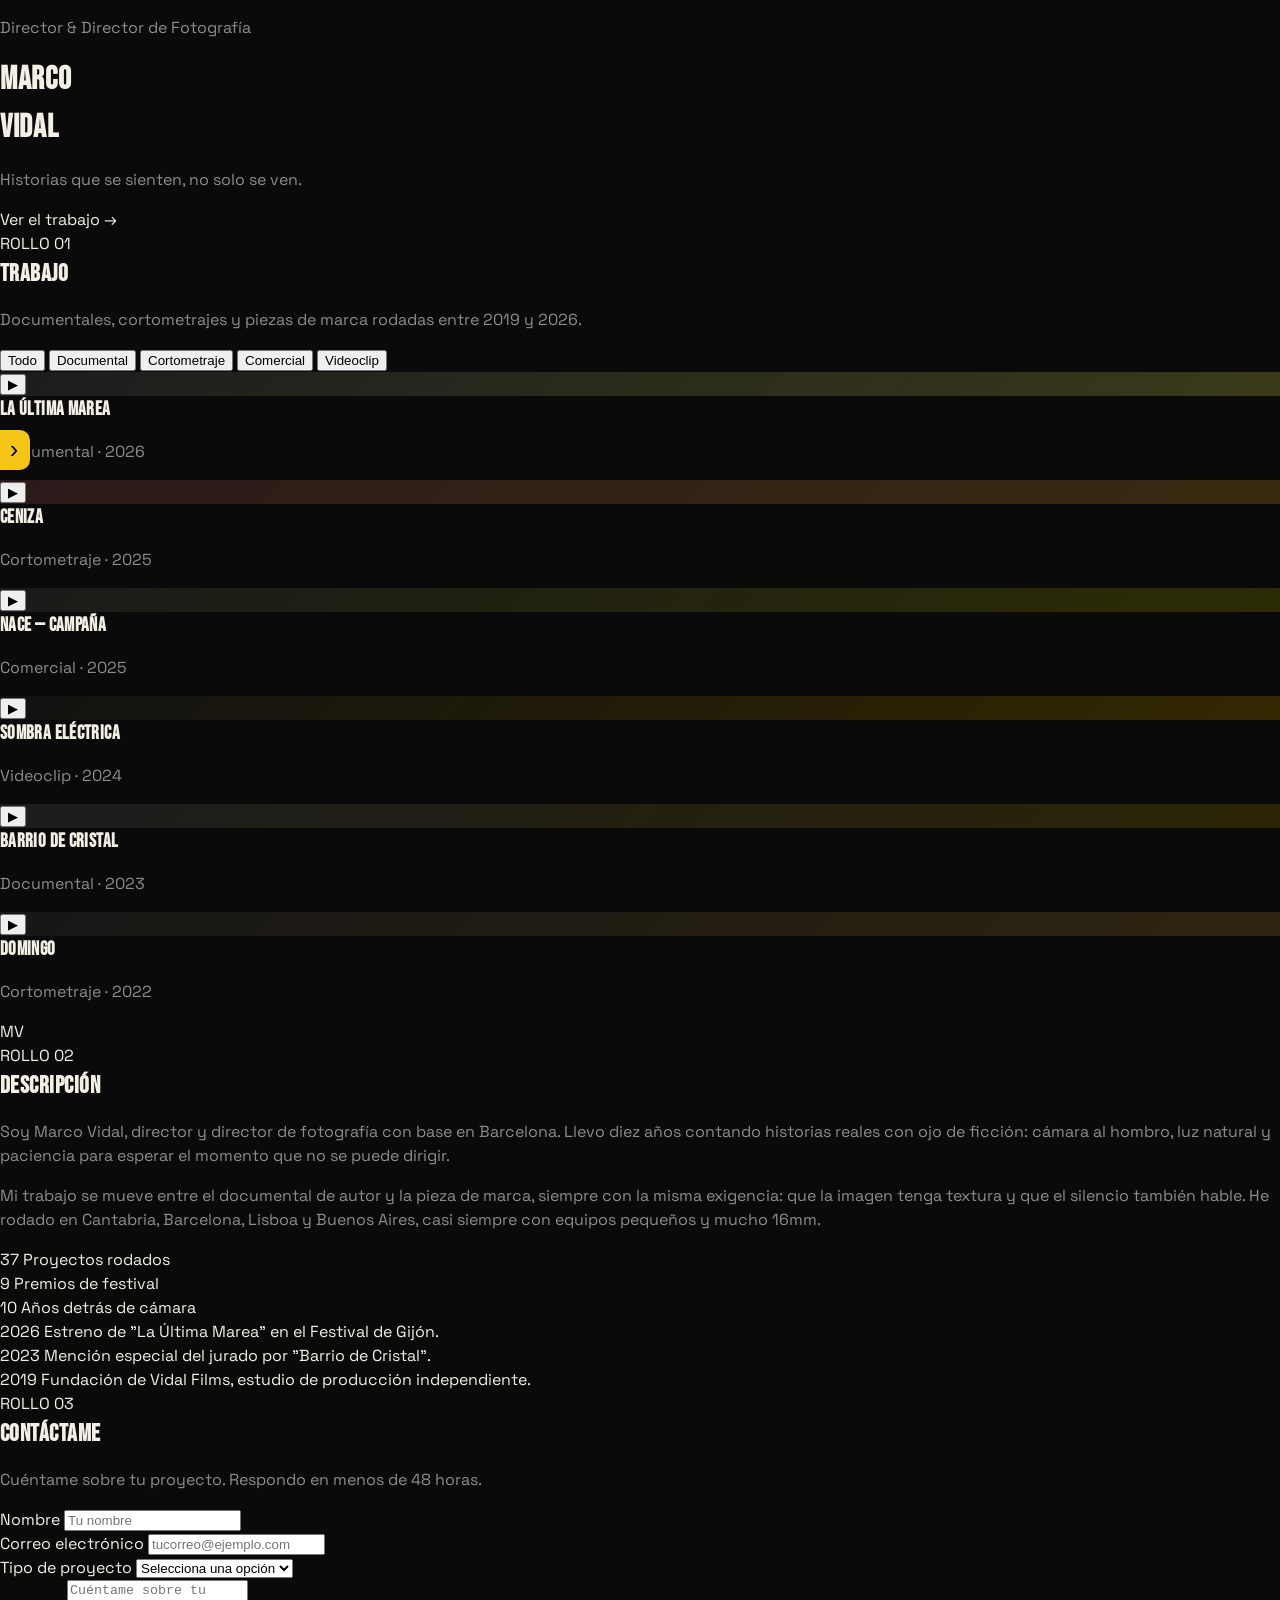
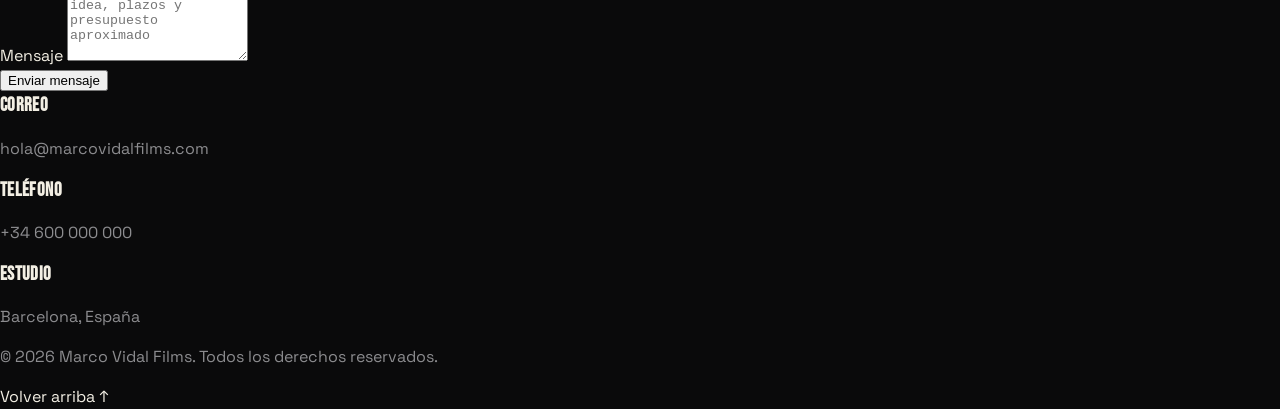
==== index2.html @ 07ca2a34 "version 02_07_2026" ====
<!doctype html>
<html lang="es">
  <head>
    <meta charset="UTF-8" />
    <meta name="viewport" content="width=device-width, initial-scale=1.0" />
    <title>Marco Vidal — Filmmaker</title>
    <link rel="preconnect" href="https://fonts.googleapis.com" />
    <link
      href="https://fonts.googleapis.com/css2?family=Bebas+Neue&family=Space+Grotesk:wght@400;500;600;700&display=swap"
      rel="stylesheet"
    />
    <link rel="stylesheet" href="styles.css" />
  </head>
  <body>
    <!-- Botón menú (flecha lateral) -->
    <button
      id="menuBtn"
      class="menu-btn"
      aria-label="Abrir menú"
      aria-expanded="false"
    >
      <span class="menu-arrow">&#8250;</span>
    </button>

    <div id="overlay" class="overlay"></div>

    <!-- Menú lateral -->
    <nav id="sidebar" class="sidebar">
      <div class="sidebar-header">
        <span class="sidebar-logo">M<span class="dot">.</span>V</span>
        <button id="closeBtn" class="close-btn" aria-label="Cerrar menú">
          &times;
        </button>
      </div>
      <div class="sprocket-row">
        <span></span><span></span><span></span><span></span><span></span
        ><span></span>
      </div>
      <ul class="sidebar-links">
        <li><a href="#trabajo" class="nav-link" data-index="01">Trabajo</a></li>
        <li>
          <a href="#descripcion" class="nav-link" data-index="02"
            >Descripción</a
          >
        </li>
        <li>
          <a href="#contacto" class="nav-link" data-index="03">Contáctame</a>
        </li>
      </ul>
      <div class="sidebar-footer">
        <p>Basado en Barcelona<br />Disponible en todo el mundo</p>
        <div class="sidebar-social">
          <a href="#">Instagram</a>
          <a href="#">Vimeo</a>
          <a href="#">IMDb</a>
        </div>
      </div>
    </nav>

    <!-- Contenido principal -->
    <main id="top">
      <!-- HERO -->
      <header class="hero">
        <div class="film-strip film-strip--top">
          <span></span><span></span><span></span><span></span><span></span
          ><span></span><span></span><span></span><span></span><span></span
          ><span></span><span></span>
        </div>
        <div class="hero-content">
          <p class="eyebrow">Director &amp; Director de Fotografía</p>
          <h1 class="hero-title">
            MARCO<br /><span class="outline">VIDAL</span>
          </h1>
          <p class="hero-tagline">Historias que se sienten, no solo se ven.</p>
          <a href="#trabajo" class="btn-primary nav-link">Ver el trabajo →</a>
        </div>
        <div class="film-strip film-strip--bottom">
          <span></span><span></span><span></span><span></span><span></span
          ><span></span><span></span><span></span><span></span><span></span
          ><span></span><span></span>
        </div>
      </header>

      <!-- SECCIÓN 1: TRABAJO / VIDEOS -->
      <section id="trabajo" class="section section--work">
        <div class="section-heading">
          <span class="reel-tag">ROLLO 01</span>
          <h2>Trabajo</h2>
          <p class="section-sub">
            Documentales, cortometrajes y piezas de marca rodadas entre 2019 y
            2026.
          </p>
        </div>

        <div class="filters">
          <button class="filter-btn active" data-filter="all">Todo</button>
          <button class="filter-btn" data-filter="documental">
            Documental
          </button>
          <button class="filter-btn" data-filter="corto">Cortometraje</button>
          <button class="filter-btn" data-filter="comercial">Comercial</button>
          <button class="filter-btn" data-filter="videoclip">Videoclip</button>
        </div>

        <div class="video-grid">
          <article
            class="video-card"
            data-category="documental"
            data-title="La Última Marea"
            data-year="2026"
            data-desc="Un retrato de los últimos pescadores artesanales de la costa cantábrica."
          >
            <div
              class="video-thumb"
              style="background: linear-gradient(135deg, #1c1c1e, #3a3a1a)"
            >
              <button class="play-btn" aria-label="Reproducir tráiler">
                ▶
              </button>
            </div>
            <div class="video-info">
              <h3>La Última Marea</h3>
              <p>Documental · 2026</p>
            </div>
          </article>

          <article
            class="video-card"
            data-category="corto"
            data-title="Ceniza"
            data-year="2025"
            data-desc="Cortometraje de ficción sobre la memoria y el fuego. Selección Oficial, Festival de Málaga."
          >
            <div
              class="video-thumb"
              style="background: linear-gradient(135deg, #2a1a1a, #3a2a10)"
            >
              <button class="play-btn" aria-label="Reproducir tráiler">
                ▶
              </button>
            </div>
            <div class="video-info">
              <h3>Ceniza</h3>
              <p>Cortometraje · 2025</p>
            </div>
          </article>

          <article
            class="video-card"
            data-category="comercial"
            data-title="Nace — Campaña"
            data-year="2025"
            data-desc="Campaña de lanzamiento para la marca de moda sostenible Nace."
          >
            <div
              class="video-thumb"
              style="background: linear-gradient(135deg, #1a1a1a, #2c2c05)"
            >
              <button class="play-btn" aria-label="Reproducir tráiler">
                ▶
              </button>
            </div>
            <div class="video-info">
              <h3>Nace — Campaña</h3>
              <p>Comercial · 2025</p>
            </div>
          </article>

          <article
            class="video-card"
            data-category="videoclip"
            data-title="Sombra Eléctrica"
            data-year="2024"
            data-desc="Videoclip para la banda Sombra Eléctrica, rodado en 16mm."
          >
            <div
              class="video-thumb"
              style="background: linear-gradient(135deg, #111, #332800)"
            >
              <button class="play-btn" aria-label="Reproducir tráiler">
                ▶
              </button>
            </div>
            <div class="video-info">
              <h3>Sombra Eléctrica</h3>
              <p>Videoclip · 2024</p>
            </div>
          </article>

          <article
            class="video-card"
            data-category="documental"
            data-title="Barrio de Cristal"
            data-year="2023"
            data-desc="Serie documental corta sobre los talleres de vidrio soplado de Barcelona."
          >
            <div
              class="video-thumb"
              style="background: linear-gradient(135deg, #1c1c1e, #2b2405)"
            >
              <button class="play-btn" aria-label="Reproducir tráiler">
                ▶
              </button>
            </div>
            <div class="video-info">
              <h3>Barrio de Cristal</h3>
              <p>Documental · 2023</p>
            </div>
          </article>

          <article
            class="video-card"
            data-category="corto"
            data-title="Domingo"
            data-year="2022"
            data-desc="Cortometraje sobre tres generaciones alrededor de una misma mesa."
          >
            <div
              class="video-thumb"
              style="background: linear-gradient(135deg, #161616, #2e2410)"
            >
              <button class="play-btn" aria-label="Reproducir tráiler">
                ▶
              </button>
            </div>
            <div class="video-info">
              <h3>Domingo</h3>
              <p>Cortometraje · 2022</p>
            </div>
          </article>
        </div>
      </section>

      <!-- SECCIÓN 2: DESCRIPCIÓN -->
      <section id="descripcion" class="section section--about">
        <div class="about-grid">
          <div class="about-portrait">
            <div class="portrait-frame">
              <div class="portrait-placeholder">MV</div>
            </div>
            <div class="sprocket-row sprocket-row--vertical">
              <span></span><span></span><span></span><span></span><span></span>
            </div>
          </div>

          <div class="about-text">
            <span class="reel-tag">ROLLO 02</span>
            <h2>Descripción</h2>
            <p class="about-lead">
              Soy Marco Vidal, director y director de fotografía con base en
              Barcelona. Llevo diez años contando historias reales con ojo de
              ficción: cámara al hombro, luz natural y paciencia para esperar el
              momento que no se puede dirigir.
            </p>
            <p>
              Mi trabajo se mueve entre el documental de autor y la pieza de
              marca, siempre con la misma exigencia: que la imagen tenga textura
              y que el silencio también hable. He rodado en Cantabria,
              Barcelona, Lisboa y Buenos Aires, casi siempre con equipos
              pequeños y mucho 16mm.
            </p>

            <div class="stats-row">
              <div class="stat">
                <span class="stat-num">37</span>
                <span class="stat-label">Proyectos rodados</span>
              </div>
              <div class="stat">
                <span class="stat-num">9</span>
                <span class="stat-label">Premios de festival</span>
              </div>
              <div class="stat">
                <span class="stat-num">10</span>
                <span class="stat-label">Años detrás de cámara</span>
              </div>
            </div>

            <div class="timeline">
              <div class="timeline-item">
                <span class="timeline-year">2026</span>
                <span class="timeline-text"
                  >Estreno de "La Última Marea" en el Festival de Gijón.</span
                >
              </div>
              <div class="timeline-item">
                <span class="timeline-year">2023</span>
                <span class="timeline-text"
                  >Mención especial del jurado por "Barrio de Cristal".</span
                >
              </div>
              <div class="timeline-item">
                <span class="timeline-year">2019</span>
                <span class="timeline-text"
                  >Fundación de Vidal Films, estudio de producción
                  independiente.</span
                >
              </div>
            </div>
          </div>
        </div>
      </section>

      <!-- SECCIÓN 3: CONTACTO -->
      <section id="contacto" class="section section--contact">
        <div class="section-heading">
          <span class="reel-tag">ROLLO 03</span>
          <h2>Contáctame</h2>
          <p class="section-sub">
            Cuéntame sobre tu proyecto. Respondo en menos de 48 horas.
          </p>
        </div>

        <div class="contact-grid">
          <form id="contactForm" class="contact-form" novalidate>
            <div class="form-row">
              <label for="name">Nombre</label>
              <input
                type="text"
                id="name"
                name="name"
                placeholder="Tu nombre"
                required
              />
              <span class="error-msg" data-for="name"></span>
            </div>

            <div class="form-row">
              <label for="email">Correo electrónico</label>
              <input
                type="email"
                id="email"
                name="email"
                placeholder="tucorreo@ejemplo.com"
                required
              />
              <span class="error-msg" data-for="email"></span>
            </div>

            <div class="form-row">
              <label for="projectType">Tipo de proyecto</label>
              <select id="projectType" name="projectType" required>
                <option value="" disabled selected>
                  Selecciona una opción
                </option>
                <option value="documental">Documental</option>
                <option value="corto">Cortometraje</option>
                <option value="comercial">Comercial / Marca</option>
                <option value="videoclip">Videoclip</option>
                <option value="otro">Otro</option>
              </select>
              <span class="error-msg" data-for="projectType"></span>
            </div>

            <div class="form-row">
              <label for="message">Mensaje</label>
              <textarea
                id="message"
                name="message"
                rows="5"
                placeholder="Cuéntame sobre tu idea, plazos y presupuesto aproximado"
                required
              ></textarea>
              <span class="error-msg" data-for="message"></span>
            </div>

            <button type="submit" class="btn-primary btn-submit">
              Enviar mensaje
            </button>

            <p id="formSuccess" class="form-success" hidden>
              Gracias — tu mensaje ha sido enviado. Te responderé muy pronto.
            </p>
          </form>

          <div class="contact-side">
            <div class="contact-info-block">
              <h3>Correo</h3>
              <p>hola@marcovidalfilms.com</p>
            </div>
            <div class="contact-info-block">
              <h3>Teléfono</h3>
              <p>+34 600 000 000</p>
            </div>
            <div class="contact-info-block">
              <h3>Estudio</h3>
              <p>Barcelona, España</p>
            </div>
            <div class="sprocket-row">
              <span></span><span></span><span></span><span></span><span></span
              ><span></span>
            </div>
          </div>
        </div>
      </section>

      <footer class="site-footer">
        <p>&copy; 2026 Marco Vidal Films. Todos los derechos reservados.</p>
        <a href="#top" class="back-top">Volver arriba ↑</a>
      </footer>
    </main>

    <!-- Modal de vídeo -->
    <div id="videoModal" class="video-modal" hidden>
      <div class="video-modal-inner">
        <button id="modalClose" class="modal-close" aria-label="Cerrar">
          &times;
        </button>
        <div class="modal-video-area">
          <span class="modal-play">▶</span>
        </div>
        <h3 id="modalTitle"></h3>
        <p id="modalDesc"></p>
      </div>
    </div>

    <script src="script2.js"></script>
  </body>
</html>
---- styles.css ----
/* ===========================
   TOKENS
=========================== */
:root {
  --black: #0a0a0b;
  --black-soft: #151517;
  --black-card: #1b1b1d;
  --yellow: #f5c518;
  --yellow-dim: #c9a312;
  --cream: #f3efe4;
  --gray: #8c8c8f;
  --gray-line: #2a2a2c;

  --font-display: "Bebas Neue", sans-serif;
  --font-body: "Space Grotesk", sans-serif;

  --gap-lg: clamp(2.5rem, 6vw, 6rem);
}

*,
*::before,
*::after {
  box-sizing: border-box;
}

html {
  scroll-behavior: smooth;
}

body {
  margin: 0;
  background: var(--black);
  color: var(--cream);
  font-family: var(--font-body);
  line-height: 1.5;
  overflow-x: hidden;
}

h1,
h2,
h3 {
  font-family: var(--font-display);
  letter-spacing: 0.02em;
  margin: 0;
  color: var(--cream);
}

p {
  color: var(--gray);
}

a {
  color: inherit;
  text-decoration: none;
}

ul {
  list-style: none;
  margin: 0;
  padding: 0;
}

@media (prefers-reduced-motion: reduce) {
  * {
    animation-duration: 0.01ms !important;
    transition-duration: 0.01ms !important;
  }
}

/* ===========================
   MENU BUTTON (FLECHA LATERAL)
=========================== */
.menu-btn {
  position: fixed;
  top: 50%;
  left: 0;
  z-index: 1200;
  width: 30px;
  height: 40px;
  background: var(--yellow);
  border: none;
  border-radius: 0 10px 10px 0;
  cursor: pointer;
  display: flex;
  align-items: center;
  justify-content: center;
  padding: 0;
  box-shadow: 0 4px 14px rgba(0, 0, 0, 0.4);
  transform: translateY(-50%) translateX(0);
  transition:
    transform 0.4s cubic-bezier(0.77, 0, 0.18, 1),
    background 0.2s ease;
}
.menu-btn:hover {
  background: var(--cream);
}
.menu-btn:focus-visible {
  outline: 3px solid var(--cream);
  outline-offset: 3px;
}

.menu-arrow {
  font-size: 1.6rem;
  line-height: 1;
  color: var(--black);
  transform: translateX(-1px);
  transition: transform 0.4s cubic-bezier(0.77, 0, 0.18, 1);
}

/* la flecha gira y la pestaña se desplaza junto al menú al abrirse */
.menu-btn[aria-expanded="true"] {
  transform: translateY(-50%) translateX(min(340px, 84vw));
}
.menu-btn[aria-expanded="true"] .menu-arrow {
  transform: rotate(180deg) translateX(-1px);
}

/* ===========================
   SIDEBAR — sale de izquierda a derecha
=========================== */
.sidebar {
  position: fixed;
  top: 0;
  left: 0;
  height: 100vh;
  width: min(340px, 84vw);
  background: var(--black-soft);
  border-right: 3px solid var(--yellow);
  z-index: 1100;
  transform: translateX(-100%);
  transition: transform 0.4s cubic-bezier(0.77, 0, 0.18, 1);
  display: flex;
  flex-direction: column;
  padding: 28px 0;
}
.sidebar.open {
  transform: translateX(0);
}

.sidebar-header {
  display: flex;
  justify-content: space-between;
  align-items: center;
  padding: 0 32px 20px;
  border-bottom: 1px solid var(--gray-line);
}
.sidebar-logo {
  font-family: var(--font-display);
  font-size: 1.8rem;
  color: var(--cream);
  letter-spacing: 0.05em;
}
.sidebar-logo .dot {
  color: var(--yellow);
}

.close-btn {
  background: none;
  border: none;
  color: var(--cream);
  font-size: 2rem;
  line-height: 1;
  cursor: pointer;
}
.close-btn:hover {
  color: var(--yellow);
}

.sidebar-links {
  padding: 24px 20px;
  display: flex;
  flex-direction: column;
  gap: 6px;
  flex: 1;
}
.sidebar-links li a {
  display: flex;
  align-items: baseline;
  gap: 14px;
  font-family: var(--font-display);
  font-size: 2rem;
  padding: 12px 12px;
  color: var(--cream);
  border-radius: 4px;
  transition:
    background 0.2s ease,
    color 0.2s ease,
    padding-left 0.2s ease;
}
.sidebar-links li a::before {
  content: attr(data-index);
  font-family: var(--font-body);
  font-size: 0.8rem;
  color: var(--yellow);
}
.sidebar-links li a:hover,
.sidebar-links li a.active {
  color: var(--yellow);
  padding-left: 20px;
  background: rgba(245, 197, 24, 0.06);
}

.sidebar-footer {
  padding: 20px 32px 0;
  border-top: 1px solid var(--gray-line);
}
.sidebar-footer p {
  font-size: 0.85rem;
  margin: 0 0 12px;
}
.sidebar-social {
  display: flex;
  justify-content: center;
  gap: 22px;
}

.sidebar-social a {
  width: 48px;
  height: 48px;
  border: 2px solid var(--gray-line);
  border-radius: 50%;
  display: flex;
  align-items: center;
  justify-content: center;
  color: var(--cream);
  font-size: 1.35rem;
  transition: all 0.3s ease;
}

.sidebar-social a:hover {
  color: var(--black);
  background: var(--yellow);
  border-color: var(--yellow);
  transform: translateY(-3px);
  box-shadow: 0 0 15px rgba(245, 197, 24, 0.35);
}
/* ===========================
   SECTION - TRABAJO
=========================== */
/* ===========================
   SECTION - Descripción
=========================== */
.descripcion-section {
    min-height: 100vh;
    background: rgb(35, 0, 231);
    display: flex;
    align-items: center;
    justify-content: center;
    padding: 60px 20px;
    flex-direction: column;
}

.descripcion-container {
  display: flex;
  align-items: center;
  gap: 60px;
  max-width: 1100px;
  width: 100%;
}

.descripcion-img img {
  width: 260px;
  height: 260px;
  object-fit: cover;
  border-radius: 50%;
  border: 4px solid var(--yellow);
  box-shadow: 0 10px 30px rgba(0, 0, 0, 0.3);
}

.descripcion-texto {
  color: var(--cream);
}

.descripcion-texto h2 {
  font-size: 3rem;
  margin-bottom: 20px;
}

.descripcion-texto p {
  color: var(--gray);
  line-height: 1.6;
  margin-bottom: 12px;
  max-width: 600px;
}
/* ===========================
   SECTION - Descripción - Carrusel
=========================== */
.carousel-wrapper {
  width: 100%;
  overflow: hidden;
  margin-top: 60px;
  padding: 20px 0;
}

.carousel-track {
  display: flex;
  gap: 24px;
  width: max-content;
  animation: scroll 18s linear infinite;
}

.carousel-item {
  min-width: 220px;
  background: var(--black-card);
  border: 1px solid var(--gray-line);
  border-radius: 12px;
  padding: 14px;
  text-align: center;
  flex-shrink: 0;
  transition: transform 0.3s ease;
}

.carousel-item img {
  width: 100%;
  height: 140px;
  object-fit: cover;
  border-radius: 10px;
  margin-bottom: 10px;
  border: 2px solid var(--yellow);
}

.carousel-item p {
  color: var(--cream);
  font-family: var(--font-display);
  letter-spacing: 0.05em;
  margin: 0;
}

.carousel-item:hover {
  transform: translateY(-6px);
}

/* animación infinita */
@keyframes scroll {
  0% {
    transform: translateX(0);
  }
  100% {
    transform: translateX(-50%);
  }
}
/* ===========================
   SECTION - Contacto
=========================== */
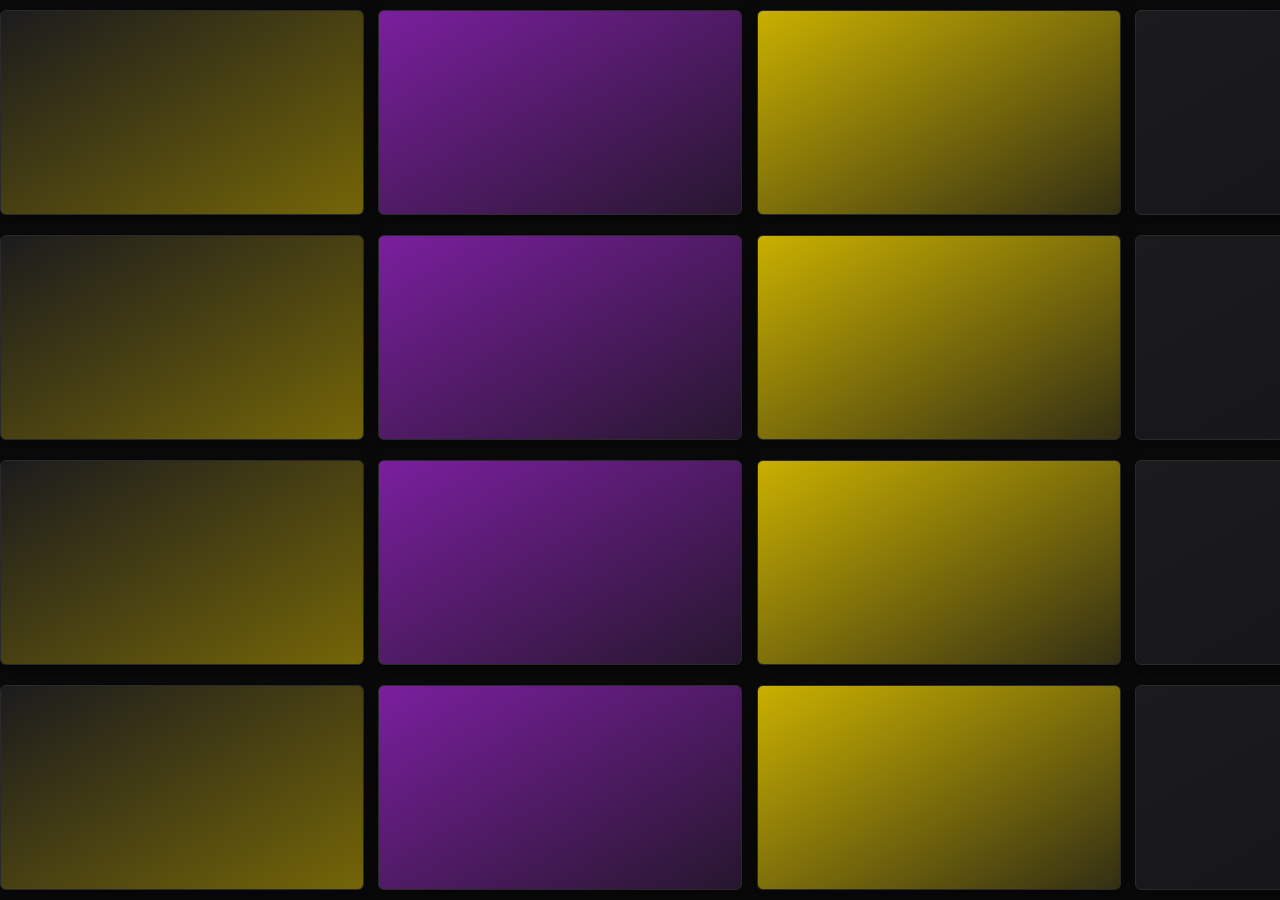
==== commit 033f0013: "nuevo" ====
--- a/index2.html
+++ b/index2.html
@@ -1,418 +1,301 @@
-<!doctype html>
+<!DOCTYPE html>
 <html lang="es">
-  <head>
-    <meta charset="UTF-8" />
-    <meta name="viewport" content="width=device-width, initial-scale=1.0" />
-    <title>Marco Vidal — Filmmaker</title>
-    <link rel="preconnect" href="https://fonts.googleapis.com" />
-    <link
-      href="https://fonts.googleapis.com/css2?family=Bebas+Neue&family=Space+Grotesk:wght@400;500;600;700&display=swap"
-      rel="stylesheet"
-    />
-    <link rel="stylesheet" href="styles.css" />
-  </head>
-  <body>
-    <!-- Botón menú (flecha lateral) -->
-    <button
-      id="menuBtn"
-      class="menu-btn"
-      aria-label="Abrir menú"
-      aria-expanded="false"
-    >
-      <span class="menu-arrow">&#8250;</span>
-    </button>
-
-    <div id="overlay" class="overlay"></div>
-
-    <!-- Menú lateral -->
-    <nav id="sidebar" class="sidebar">
-      <div class="sidebar-header">
-        <span class="sidebar-logo">M<span class="dot">.</span>V</span>
-        <button id="closeBtn" class="close-btn" aria-label="Cerrar menú">
-          &times;
-        </button>
-      </div>
-      <div class="sprocket-row">
-        <span></span><span></span><span></span><span></span><span></span
-        ><span></span>
-      </div>
-      <ul class="sidebar-links">
-        <li><a href="#trabajo" class="nav-link" data-index="01">Trabajo</a></li>
-        <li>
-          <a href="#descripcion" class="nav-link" data-index="02"
-            >Descripción</a
-          >
-        </li>
-        <li>
-          <a href="#contacto" class="nav-link" data-index="03">Contáctame</a>
-        </li>
-      </ul>
-      <div class="sidebar-footer">
-        <p>Basado en Barcelona<br />Disponible en todo el mundo</p>
-        <div class="sidebar-social">
-          <a href="#">Instagram</a>
-          <a href="#">Vimeo</a>
-          <a href="#">IMDb</a>
-        </div>
-      </div>
-    </nav>
-
-    <!-- Contenido principal -->
-    <main id="top">
-      <!-- HERO -->
-      <header class="hero">
-        <div class="film-strip film-strip--top">
-          <span></span><span></span><span></span><span></span><span></span
-          ><span></span><span></span><span></span><span></span><span></span
-          ><span></span><span></span>
-        </div>
-        <div class="hero-content">
-          <p class="eyebrow">Director &amp; Director de Fotografía</p>
-          <h1 class="hero-title">
-            MARCO<br /><span class="outline">VIDAL</span>
-          </h1>
-          <p class="hero-tagline">Historias que se sienten, no solo se ven.</p>
-          <a href="#trabajo" class="btn-primary nav-link">Ver el trabajo →</a>
-        </div>
-        <div class="film-strip film-strip--bottom">
-          <span></span><span></span><span></span><span></span><span></span
-          ><span></span><span></span><span></span><span></span><span></span
-          ><span></span><span></span>
-        </div>
-      </header>
-
-      <!-- SECCIÓN 1: TRABAJO / VIDEOS -->
-      <section id="trabajo" class="section section--work">
-        <div class="section-heading">
-          <span class="reel-tag">ROLLO 01</span>
-          <h2>Trabajo</h2>
-          <p class="section-sub">
-            Documentales, cortometrajes y piezas de marca rodadas entre 2019 y
-            2026.
-          </p>
-        </div>
-
-        <div class="filters">
-          <button class="filter-btn active" data-filter="all">Todo</button>
-          <button class="filter-btn" data-filter="documental">
-            Documental
-          </button>
-          <button class="filter-btn" data-filter="corto">Cortometraje</button>
-          <button class="filter-btn" data-filter="comercial">Comercial</button>
-          <button class="filter-btn" data-filter="videoclip">Videoclip</button>
-        </div>
-
-        <div class="video-grid">
-          <article
-            class="video-card"
-            data-category="documental"
-            data-title="La Última Marea"
-            data-year="2026"
-            data-desc="Un retrato de los últimos pescadores artesanales de la costa cantábrica."
-          >
-            <div
-              class="video-thumb"
-              style="background: linear-gradient(135deg, #1c1c1e, #3a3a1a)"
-            >
-              <button class="play-btn" aria-label="Reproducir tráiler">
-                ▶
-              </button>
-            </div>
-            <div class="video-info">
-              <h3>La Última Marea</h3>
-              <p>Documental · 2026</p>
-            </div>
-          </article>
-
-          <article
-            class="video-card"
-            data-category="corto"
-            data-title="Ceniza"
-            data-year="2025"
-            data-desc="Cortometraje de ficción sobre la memoria y el fuego. Selección Oficial, Festival de Málaga."
-          >
-            <div
-              class="video-thumb"
-              style="background: linear-gradient(135deg, #2a1a1a, #3a2a10)"
-            >
-              <button class="play-btn" aria-label="Reproducir tráiler">
-                ▶
-              </button>
-            </div>
-            <div class="video-info">
-              <h3>Ceniza</h3>
-              <p>Cortometraje · 2025</p>
-            </div>
-          </article>
-
-          <article
-            class="video-card"
-            data-category="comercial"
-            data-title="Nace — Campaña"
-            data-year="2025"
-            data-desc="Campaña de lanzamiento para la marca de moda sostenible Nace."
-          >
-            <div
-              class="video-thumb"
-              style="background: linear-gradient(135deg, #1a1a1a, #2c2c05)"
-            >
-              <button class="play-btn" aria-label="Reproducir tráiler">
-                ▶
-              </button>
-            </div>
-            <div class="video-info">
-              <h3>Nace — Campaña</h3>
-              <p>Comercial · 2025</p>
-            </div>
-          </article>
-
-          <article
-            class="video-card"
-            data-category="videoclip"
-            data-title="Sombra Eléctrica"
-            data-year="2024"
-            data-desc="Videoclip para la banda Sombra Eléctrica, rodado en 16mm."
-          >
-            <div
-              class="video-thumb"
-              style="background: linear-gradient(135deg, #111, #332800)"
-            >
-              <button class="play-btn" aria-label="Reproducir tráiler">
-                ▶
-              </button>
-            </div>
-            <div class="video-info">
-              <h3>Sombra Eléctrica</h3>
-              <p>Videoclip · 2024</p>
-            </div>
-          </article>
-
-          <article
-            class="video-card"
-            data-category="documental"
-            data-title="Barrio de Cristal"
-            data-year="2023"
-            data-desc="Serie documental corta sobre los talleres de vidrio soplado de Barcelona."
-          >
-            <div
-              class="video-thumb"
-              style="background: linear-gradient(135deg, #1c1c1e, #2b2405)"
-            >
-              <button class="play-btn" aria-label="Reproducir tráiler">
-                ▶
-              </button>
-            </div>
-            <div class="video-info">
-              <h3>Barrio de Cristal</h3>
-              <p>Documental · 2023</p>
-            </div>
-          </article>
-
-          <article
-            class="video-card"
-            data-category="corto"
-            data-title="Domingo"
-            data-year="2022"
-            data-desc="Cortometraje sobre tres generaciones alrededor de una misma mesa."
-          >
-            <div
-              class="video-thumb"
-              style="background: linear-gradient(135deg, #161616, #2e2410)"
-            >
-              <button class="play-btn" aria-label="Reproducir tráiler">
-                ▶
-              </button>
-            </div>
-            <div class="video-info">
-              <h3>Domingo</h3>
-              <p>Cortometraje · 2022</p>
-            </div>
-          </article>
-        </div>
-      </section>
-
-      <!-- SECCIÓN 2: DESCRIPCIÓN -->
-      <section id="descripcion" class="section section--about">
-        <div class="about-grid">
-          <div class="about-portrait">
-            <div class="portrait-frame">
-              <div class="portrait-placeholder">MV</div>
-            </div>
-            <div class="sprocket-row sprocket-row--vertical">
-              <span></span><span></span><span></span><span></span><span></span>
-            </div>
-          </div>
-
-          <div class="about-text">
-            <span class="reel-tag">ROLLO 02</span>
-            <h2>Descripción</h2>
-            <p class="about-lead">
-              Soy Marco Vidal, director y director de fotografía con base en
-              Barcelona. Llevo diez años contando historias reales con ojo de
-              ficción: cámara al hombro, luz natural y paciencia para esperar el
-              momento que no se puede dirigir.
-            </p>
-            <p>
-              Mi trabajo se mueve entre el documental de autor y la pieza de
-              marca, siempre con la misma exigencia: que la imagen tenga textura
-              y que el silencio también hable. He rodado en Cantabria,
-              Barcelona, Lisboa y Buenos Aires, casi siempre con equipos
-              pequeños y mucho 16mm.
-            </p>
-
-            <div class="stats-row">
-              <div class="stat">
-                <span class="stat-num">37</span>
-                <span class="stat-label">Proyectos rodados</span>
-              </div>
-              <div class="stat">
-                <span class="stat-num">9</span>
-                <span class="stat-label">Premios de festival</span>
-              </div>
-              <div class="stat">
-                <span class="stat-num">10</span>
-                <span class="stat-label">Años detrás de cámara</span>
-              </div>
-            </div>
-
-            <div class="timeline">
-              <div class="timeline-item">
-                <span class="timeline-year">2026</span>
-                <span class="timeline-text"
-                  >Estreno de "La Última Marea" en el Festival de Gijón.</span
-                >
-              </div>
-              <div class="timeline-item">
-                <span class="timeline-year">2023</span>
-                <span class="timeline-text"
-                  >Mención especial del jurado por "Barrio de Cristal".</span
-                >
-              </div>
-              <div class="timeline-item">
-                <span class="timeline-year">2019</span>
-                <span class="timeline-text"
-                  >Fundación de Vidal Films, estudio de producción
-                  independiente.</span
-                >
-              </div>
-            </div>
-          </div>
-        </div>
-      </section>
-
-      <!-- SECCIÓN 3: CONTACTO -->
-      <section id="contacto" class="section section--contact">
-        <div class="section-heading">
-          <span class="reel-tag">ROLLO 03</span>
-          <h2>Contáctame</h2>
-          <p class="section-sub">
-            Cuéntame sobre tu proyecto. Respondo en menos de 48 horas.
-          </p>
-        </div>
-
-        <div class="contact-grid">
-          <form id="contactForm" class="contact-form" novalidate>
-            <div class="form-row">
-              <label for="name">Nombre</label>
-              <input
-                type="text"
-                id="name"
-                name="name"
-                placeholder="Tu nombre"
-                required
-              />
-              <span class="error-msg" data-for="name"></span>
-            </div>
-
-            <div class="form-row">
-              <label for="email">Correo electrónico</label>
-              <input
-                type="email"
-                id="email"
-                name="email"
-                placeholder="tucorreo@ejemplo.com"
-                required
-              />
-              <span class="error-msg" data-for="email"></span>
-            </div>
-
-            <div class="form-row">
-              <label for="projectType">Tipo de proyecto</label>
-              <select id="projectType" name="projectType" required>
-                <option value="" disabled selected>
-                  Selecciona una opción
-                </option>
-                <option value="documental">Documental</option>
-                <option value="corto">Cortometraje</option>
-                <option value="comercial">Comercial / Marca</option>
-                <option value="videoclip">Videoclip</option>
-                <option value="otro">Otro</option>
-              </select>
-              <span class="error-msg" data-for="projectType"></span>
-            </div>
-
-            <div class="form-row">
-              <label for="message">Mensaje</label>
-              <textarea
-                id="message"
-                name="message"
-                rows="5"
-                placeholder="Cuéntame sobre tu idea, plazos y presupuesto aproximado"
-                required
-              ></textarea>
-              <span class="error-msg" data-for="message"></span>
-            </div>
-
-            <button type="submit" class="btn-primary btn-submit">
-              Enviar mensaje
-            </button>
-
-            <p id="formSuccess" class="form-success" hidden>
-              Gracias — tu mensaje ha sido enviado. Te responderé muy pronto.
-            </p>
-          </form>
-
-          <div class="contact-side">
-            <div class="contact-info-block">
-              <h3>Correo</h3>
-              <p>hola@marcovidalfilms.com</p>
-            </div>
-            <div class="contact-info-block">
-              <h3>Teléfono</h3>
-              <p>+34 600 000 000</p>
-            </div>
-            <div class="contact-info-block">
-              <h3>Estudio</h3>
-              <p>Barcelona, España</p>
-            </div>
-            <div class="sprocket-row">
-              <span></span><span></span><span></span><span></span><span></span
-              ><span></span>
-            </div>
-          </div>
-        </div>
-      </section>
-
-      <footer class="site-footer">
-        <p>&copy; 2026 Marco Vidal Films. Todos los derechos reservados.</p>
-        <a href="#top" class="back-top">Volver arriba ↑</a>
-      </footer>
-    </main>
-
-    <!-- Modal de vídeo -->
-    <div id="videoModal" class="video-modal" hidden>
-      <div class="video-modal-inner">
-        <button id="modalClose" class="modal-close" aria-label="Cerrar">
-          &times;
-        </button>
-        <div class="modal-video-area">
-          <span class="modal-play">▶</span>
-        </div>
-        <h3 id="modalTitle"></h3>
-        <p id="modalDesc"></p>
-      </div>
-    </div>
-
-    <script src="script2.js"></script>
-  </body>
+<head>
+<meta charset="UTF-8">
+<meta name="viewport" content="width=device-width, initial-scale=1.0">
+<title>Portfolio — Filmmaker</title>
+<link rel="preconnect" href="https://fonts.googleapis.com">
+<link rel="preconnect" href="https://fonts.gstatic.com" crossorigin>
+<link href="https://fonts.googleapis.com/css2?family=Space+Grotesk:wght@400;500;600;700&display=swap" rel="stylesheet">
+<style>
+  /*
+    ============================================================
+    NOTA (integración de video real)
+    ============================================================
+    Los videos se listan en el array VIDEO_SOURCES, al final del
+    archivo (dentro del <script>). A medida que tengas más clips, 
+    solo agrega más rutas a ese array.
+    ============================================================
+  */
+
+  :root{
+    /* --- NEGRO (secundario) y variantes --- */
+    --black: #0a0a0b;
+    --black-soft: #151517;
+    --black-card: #1b1b1d;
+    --gray-line: #2a2a2c;
+    --cream: #f3efe4;
+
+    /* --- AMARILLO y variantes (para los respaldos de las tarjetas) --- */
+    --yellow-dim: #c9b000;
+    --yellow-dark: #8f7c00;
+
+    /* --- MORADO y variantes (para los respaldos de las tarjetas) --- */
+    --purple-dim: #7a1f9e;
+    --purple-dark: #591675;
+
+    --row-h: 25vh;
+    --gap: 14px;
+  }
+
+  *{ margin:0; padding:0; box-sizing:border-box; }
+
+  html, body{
+    background: var(--black);
+    color: var(--cream);
+    overflow: hidden;
+    height: 100%;
+    width: 100%;
+    font-family: 'Space Grotesk', sans-serif;
+  }
+
+  /* ===================== ESCENARIO DE CARRUSELES ===================== */
+
+  #carousel-stage{
+    position: fixed;
+    inset: 0;
+    display: flex;
+    flex-direction: column;
+    background: var(--black);
+    z-index: 1;
+    transition: opacity 1s ease, filter 1s ease;
+  }
+
+  .row-track{
+    position: relative;
+    height: var(--row-h);
+    overflow: hidden;
+  }
+
+  .row{
+    position: absolute;
+    top: 0; left: 0;
+    display: flex;
+    align-items: center;
+    gap: var(--gap);
+    height: 100%;
+    width: max-content;
+    will-change: transform;
+    transition: animation-duration .8s linear, opacity .9s ease, filter .9s ease;
+  }
+
+  @keyframes moveRight{
+    from{ transform: translate3d(-50%,0,0); }
+    to{   transform: translate3d(0,0,0);  }
+  }
+  @keyframes moveLeft{
+    from{ transform: translate3d(0,0,0);   }
+    to{   transform: translate3d(-50%,0,0); }
+  }
+
+  .row-1{ animation: moveRight 24s linear infinite; }
+  .row-2{ animation: moveLeft  20s linear infinite; }
+  .row-3{ animation: moveRight 26s linear infinite; }
+  .row-4{ animation: moveLeft  22s linear infinite; }
+
+  .card{
+    position: relative;
+    height: calc(var(--row-h) - 20px);
+    aspect-ratio: 16 / 9;
+    border-radius: 6px;
+    overflow: hidden;
+    flex: 0 0 auto;
+    border: 1px solid var(--gray-line);
+    box-shadow: 0 6px 18px rgba(0,0,0,.5);
+    contain: content;
+    transform: translateZ(0);
+  }
+
+  /* Fondo de respaldo (se ve un instante mientras el .mp4 carga, o si falla la ruta) */
+  .v1{ background: linear-gradient(150deg, var(--black-card), var(--purple-dark) 130%); }
+  .v2{ background: linear-gradient(150deg, var(--black-card), var(--yellow-dark) 130%); }
+  .v3{ background: linear-gradient(150deg, var(--purple-dim), var(--black-soft) 120%); }
+  .v4{ background: linear-gradient(150deg, var(--yellow-dim), var(--black-soft) 120%); }
+  .v5{ background: linear-gradient(150deg, var(--black-card), var(--black-soft)); }
+
+  .thumb-video{
+    position:absolute; inset:0;
+    width:100%; height:100%;
+    object-fit: cover;
+    opacity: 0;
+    transition: opacity .6s ease;
+  }
+  .thumb-video.is-ready{
+    opacity: 1;
+  }
+
+  /* ===================== ACELERACIÓN Y SALIDA DE CARRUSELES ===================== */
+
+  /* Oscurece el escenario a los 3.2s */
+  body.phase-dim #carousel-stage{ filter: brightness(.5) saturate(.7); }
+
+  /* Acelera y difumina las filas a los 5.9s */
+  body.phase-exit .row-1{ animation-duration: 2.6s; }
+  body.phase-exit .row-2{ animation-duration: 2.1s; }
+  body.phase-exit .row-3{ animation-duration: 2.8s; }
+  body.phase-exit .row-4{ animation-duration: 2.3s; }
+  body.phase-exit .row{
+    filter: brightness(.35) blur(2px);
+    opacity: 0;
+  }
+
+  /* Oculta totalmente los carruseles a los 7.15s */
+  body.phase-cover #carousel-stage {
+    opacity: 0;
+    pointer-events: none;
+  }
+
+  /* ===================== PORTADA ===================== */
+
+  #cover{
+    position: fixed; inset:0;
+    background: var(--black);
+    z-index: 10;
+    opacity: 0;
+    transition: opacity 1s ease;
+    pointer-events:none;
+  }
+  body.phase-cover #cover{
+    opacity: 1;
+    pointer-events:auto;
+  }
+
+  /* ===================== ACCESIBILIDAD / MOTION ===================== */
+
+  @media (prefers-reduced-motion: reduce){
+    .row { animation: none !important; }
+    #carousel-stage{ display:none; }
+    #cover{ opacity:1 !important; pointer-events:auto; }
+  }
+
+  @media (max-width: 700px){
+    :root{ --row-h: 16.5vh; --gap: 8px; }
+  }
+</style>
+</head>
+<body>
+
+  <!-- ===================== 4 CARRUSELES "SERPIENTE" ===================== -->
+  <div id="carousel-stage">
+    <div class="row-track"><div class="row row-1" id="row1"></div></div>
+    <div class="row-track"><div class="row row-2" id="row2"></div></div>
+    <div class="row-track"><div class="row row-3" id="row3"></div></div>
+    <div class="row-track"><div class="row row-4" id="row4"></div></div>
+  </div>
+
+  <!-- ===================== PORTADA (negra por ahora) ===================== -->
+  <div id="cover"></div>
+
+  <script>
+    // ============================================================
+    // ARRAY MODULAR DE VIDEOS
+    // ============================================================
+    const VIDEO_SOURCES = [
+      './videos/prueba.webm',
+      './videos/wallpaper1.webm',
+      // Agrega más rutas de video aquí
+    ];
+
+    // ---------- Generación de las 40 tarjetas (10 por fila) ----------
+    const videoObserver = new IntersectionObserver((entries) => {
+      entries.forEach((entry) => {
+        const v = entry.target;
+        // Solo reproduce si al menos el 15% del video está visible en pantalla
+        if (entry.isIntersecting) {
+          // Usamos un pequeño timeout para no saturar el arranque simultáneo
+          requestAnimationFrame(() => {
+            v.play().catch(() => {});
+          });
+        } else {
+          v.pause();
+        }
+      });
+    }, { 
+      threshold: 0.15,
+      rootMargin: "50px 0px" // Da un margen de carga antes de entrar
+    });
+
+    function buildRow(elId, start){
+      const el = document.getElementById(elId);
+      const fragment = document.createDocumentFragment();
+      const cardsData = [];
+
+      for(let i = 0; i < 10; i++){
+        const n = start + i;
+        cardsData.push({
+          label: 'PROYECTO ' + String(n).padStart(2, '0'),
+          variant: (n % 5) + 1,
+          src: VIDEO_SOURCES[(n - 1) % VIDEO_SOURCES.length]
+        });
+      }
+
+      // se duplica el set (x2) para lograr el loop infinito sin cortes
+      const doubled = cardsData.concat(cardsData);
+
+      doubled.forEach((data) => {
+        const card = document.createElement('div');
+        card.className = 'card v' + data.variant;
+
+        const video = document.createElement('video');
+        video.className = 'thumb-video';
+        video.src = data.src;
+        video.muted = true;
+        video.loop = true;
+        video.autoplay = true;
+        video.playsInline = true;
+        
+        // --- NUEVOS AJUSTES DE RENDIMIENTO ---
+        video.preload = 'metadata'; // No descarga el video entero de golpe, solo los datos básicos
+        video.setAttribute('decoding', 'async'); // Saca la decodificación del hilo principal (evita los trompicones)
+        // -------------------------------------
+        
+        video.addEventListener('loadeddata', () => video.classList.add('is-ready'), { once: true });
+
+        card.appendChild(video);
+        fragment.appendChild(card);
+
+        // El observer que ya tienes hará que solo se reproduzcan los que están en pantalla
+        videoObserver.observe(video);
+      });
+
+      el.appendChild(fragment);
+    }
+
+    buildRow('row1', 1);
+    buildRow('row2', 11);
+    buildRow('row3', 21);
+    buildRow('row4', 31);
+
+// ---------- Línea de tiempo de la intro ----------
+    const body = document.body;
+    const reduceMotion = window.matchMedia('(prefers-reduced-motion: reduce)').matches;
+
+    // Función para liberar la memoria y destruir los videos
+    function destroyCarousels() {
+      const carouselStage = document.getElementById('carousel-stage');
+      if (carouselStage) {
+        videoObserver.disconnect(); // Apagamos el "vigilante" de los videos
+        carouselStage.remove();     // Eliminamos todo el HTML de los carruseles
+        console.log("Carruseles destruidos. Memoria liberada."); // (Opcional, para que lo compruebes en consola)
+      }
+    }
+
+    if(!reduceMotion){
+      setTimeout(() => body.classList.add('phase-dim'),   3200);
+      setTimeout(() => body.classList.add('phase-exit'),  5900);
+      
+      setTimeout(() => {
+        body.classList.add('phase-cover');
+        
+        // Destruimos los carruseles 1 segundo después de que aparezca la portada
+        // para dar tiempo a que termine cualquier transición visual
+        setTimeout(destroyCarousels, 1000); 
+      }, 7150);
+      
+    } else {
+      body.classList.add('phase-cover');
+      destroyCarousels(); // Si tiene el movimiento reducido, los destruimos de inmediato
+    }
+  </script>
+</body>
 </html>
